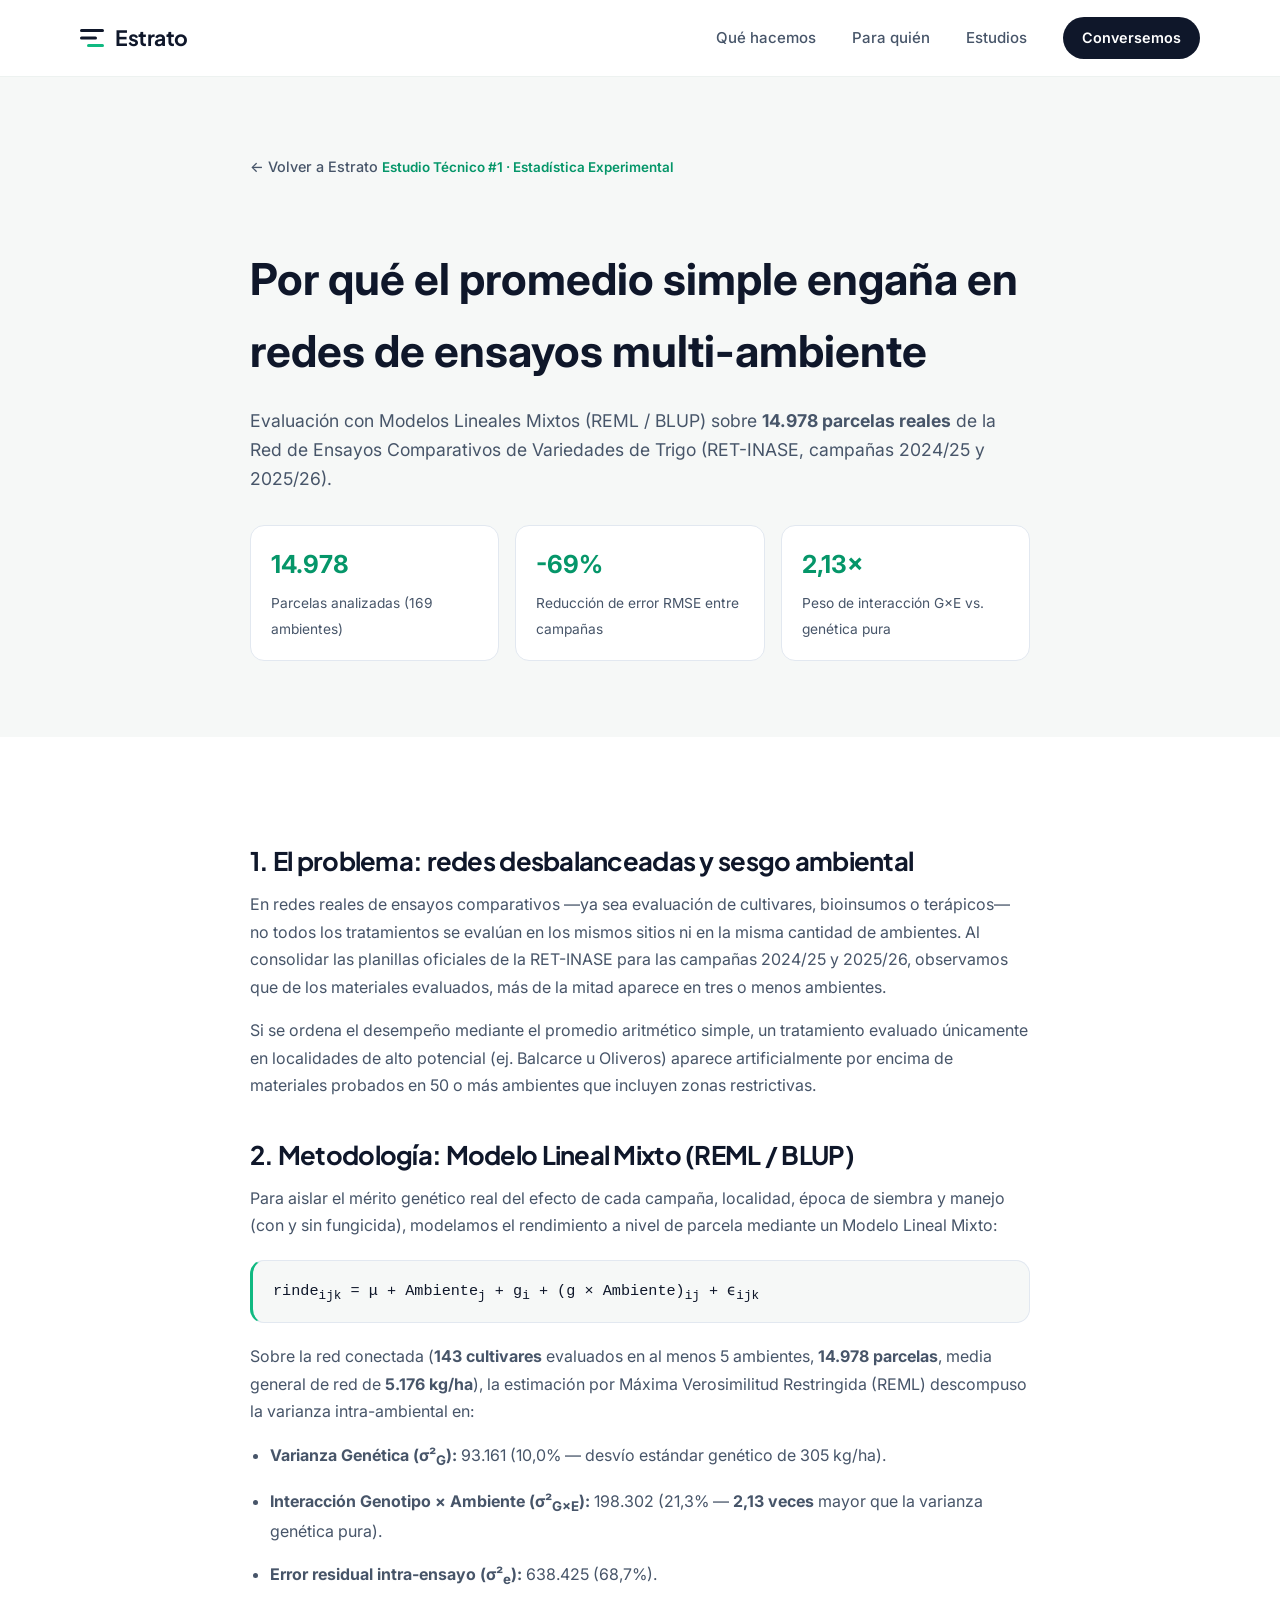
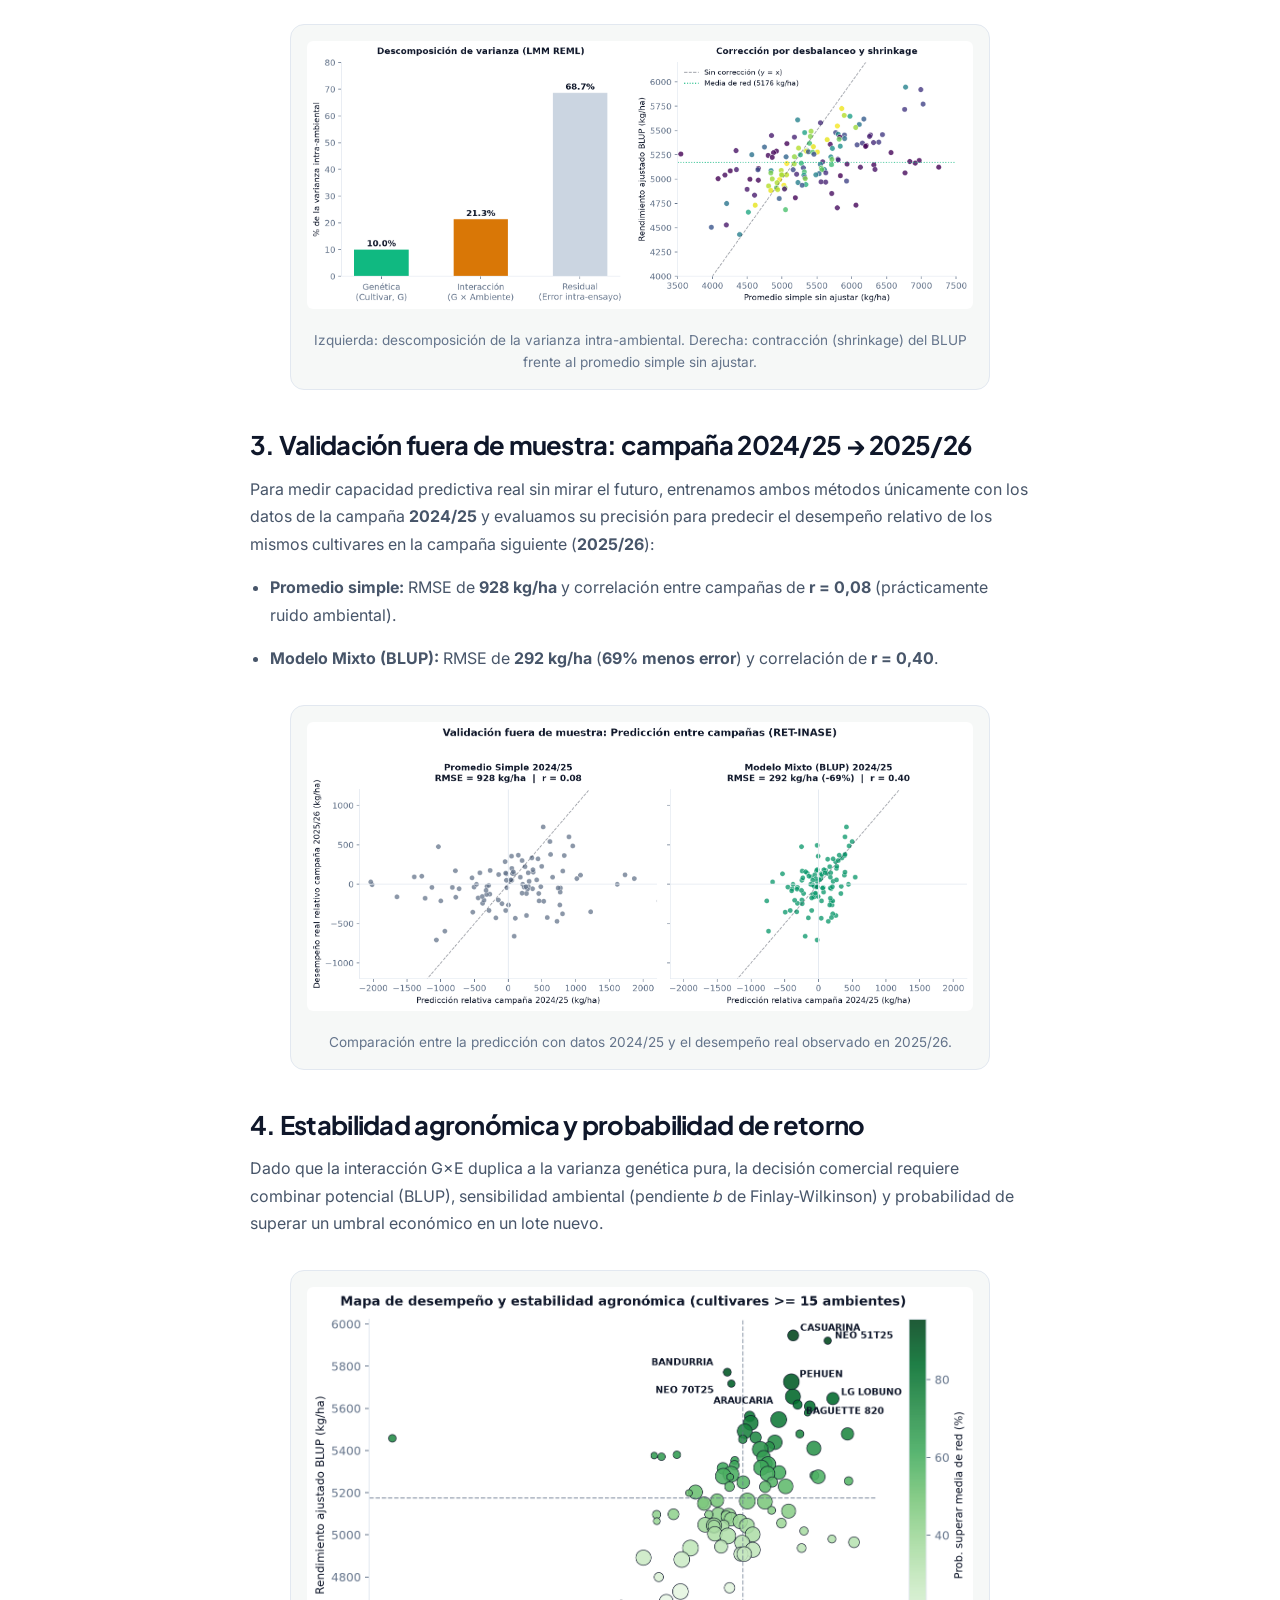
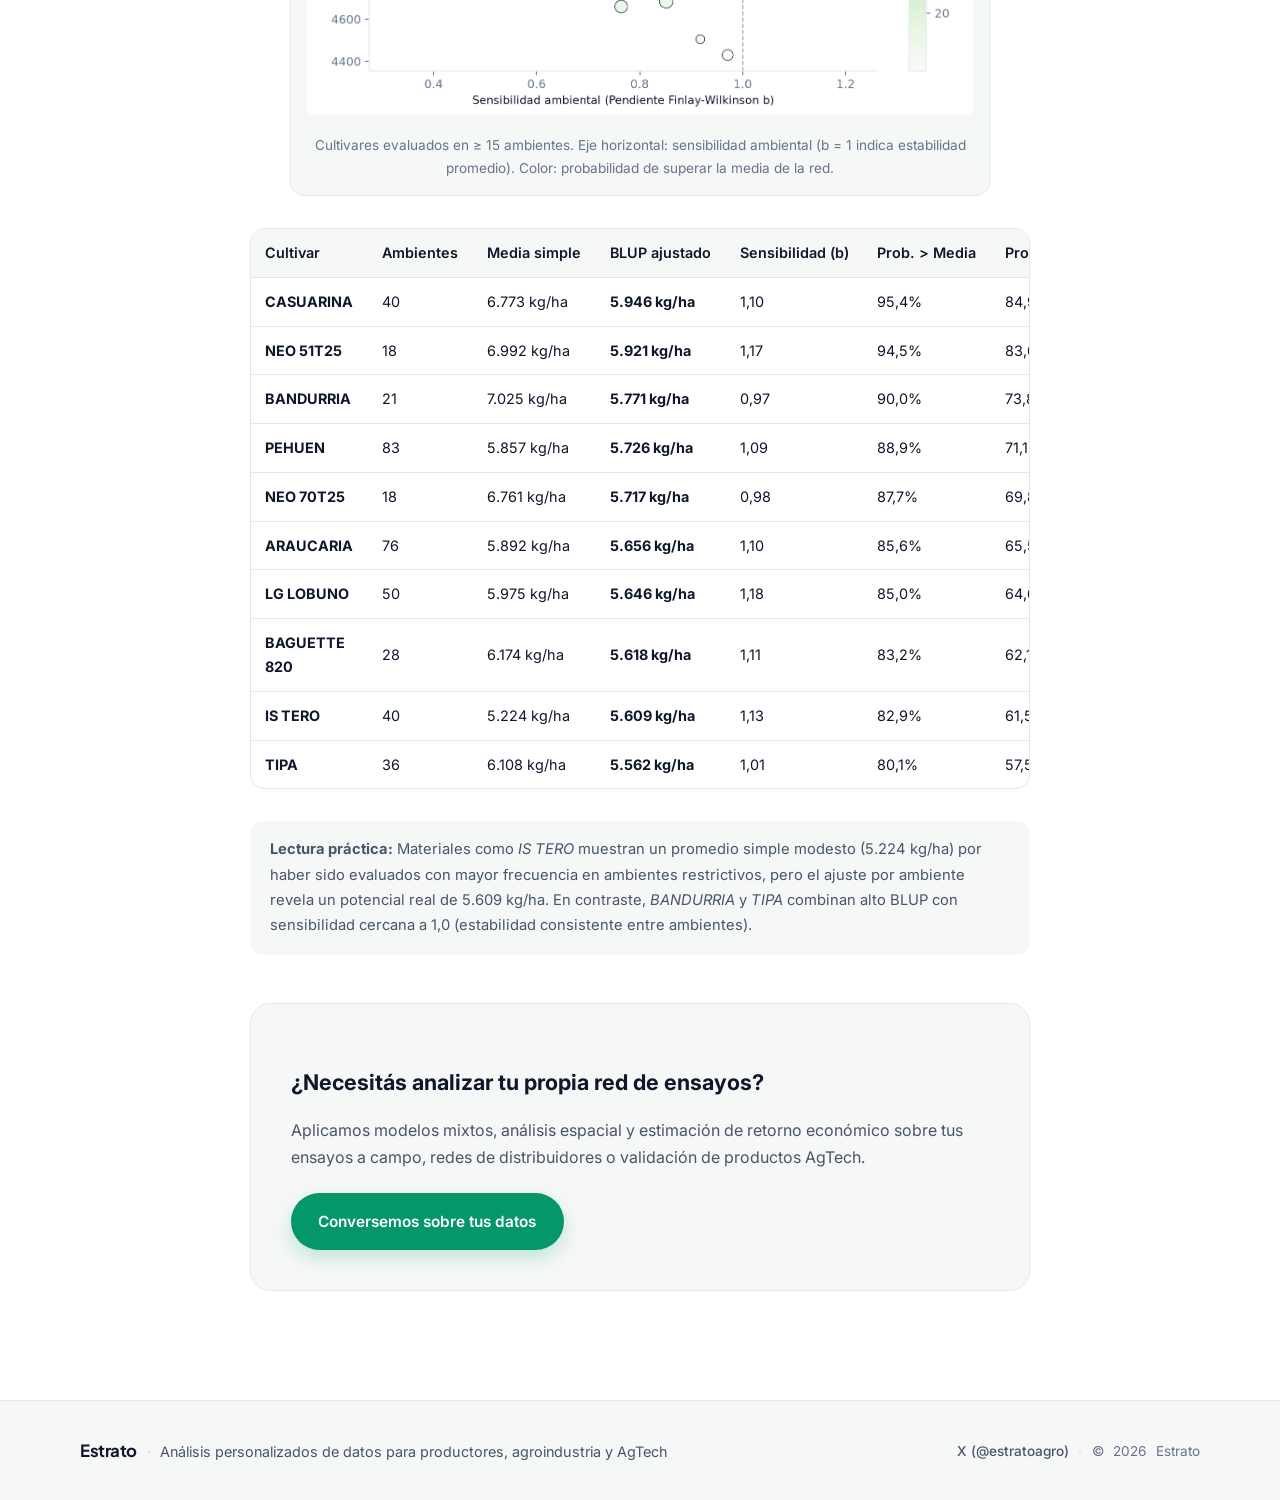
==== estudios/modelos-mixtos-ensayos-multiambiente.html @ 1f98b6f1 "Publicar Estudio #1: Modelos Lineales Mixtos en RET-INASE" ====
<!DOCTYPE html>
<html lang="es">
<head>
  <meta charset="UTF-8">
  <meta name="viewport" content="width=device-width, initial-scale=1.0">
  <title>Modelos Lineales Mixtos en Ensayos Multi-Ambiente — Estudio #1 | Estrato</title>
  <meta name="description" content="Evaluación estadística de 14.978 parcelas de la red RET-INASE (2024/25–2025/26): por qué los BLUPs reducen en 69% el error de predicción frente al promedio simple.">
  <link rel="canonical" href="https://estratoagro.github.io/estudios/modelos-mixtos-ensayos-multiambiente.html">
  <meta property="og:title" content="Modelos Lineales Mixtos en Ensayos Multi-Ambiente — Estudio #1 | Estrato">
  <meta property="og:description" content="Análisis sobre 14.978 parcelas reales de la red RET-INASE: BLUPs, interacción G×E, estabilidad Finlay-Wilkinson y probabilidad de retorno.">
  <meta property="og:type" content="article">
  <meta property="og:url" content="https://estratoagro.github.io/estudios/modelos-mixtos-ensayos-multiambiente.html">
  <meta property="og:image" content="https://estratoagro.github.io/assets/estudios/01/fig1_validacion_temporal.png">
  <meta name="twitter:card" content="summary_large_image">
  <meta name="twitter:site" content="@estratoagro">
  <meta name="twitter:title" content="Modelos Lineales Mixtos en Ensayos Multi-Ambiente | Estrato">
  <meta name="twitter:description" content="Sobre 14.978 parcelas reales de RET-INASE, el modelo mixto redujo en 69% el error de predicción inter-campaña frente al promedio simple.">
  <meta name="twitter:image" content="https://estratoagro.github.io/assets/estudios/01/fig1_validacion_temporal.png">
  <link rel="icon" type="image/png" href="../assets/estrato-profile.png">
  <script type="application/ld+json">
  {
    "@context": "https://schema.org",
    "@type": "TechArticle",
    "headline": "Modelos Lineales Mixtos en Ensayos Comparativos Multi-Ambiente: BLUPs, Interacción G×E y Probabilidad de Retorno",
    "author": {
      "@type": "Organization",
      "name": "Estrato",
      "url": "https://estratoagro.github.io/"
    },
    "publisher": {
      "@type": "Organization",
      "name": "Estrato",
      "url": "https://estratoagro.github.io/"
    },
    "datePublished": "2026-11-23",
    "inLanguage": "es",
    "mainEntityOfPage": "https://estratoagro.github.io/estudios/modelos-mixtos-ensayos-multiambiente.html",
    "about": ["Modelos Lineales Mixtos", "BLUP", "Ensayos Comparativos de Rendimiento", "RET INASE", "Estadística Experimental Agronómica"]
  }
  </script>
  <link rel="preconnect" href="https://fonts.googleapis.com">
  <link rel="preconnect" href="https://fonts.gstatic.com" crossorigin>
  <link href="https://fonts.googleapis.com/css2?family=Inter:wght@400;500;600&family=Plus+Jakarta+Sans:wght@600;700&display=swap" rel="stylesheet">
  <link rel="stylesheet" href="../styles.css">
</head>
<body>
  <a class="skip-link" href="#contenido">Saltar al contenido</a>

  <header class="site-header">
    <div class="container header-inner">
      <a href="../index.html" class="brand" aria-label="Estrato — Inicio">
        <span class="brand-icon" aria-hidden="true">
          <svg width="24" height="20" viewBox="0 0 24 20" fill="none">
            <rect x="0" y="1" width="24" height="3" rx="1.5" fill="#0F172A"/>
            <rect x="0" y="8.5" width="17" height="3" rx="1.5" fill="#0F172A"/>
            <rect x="7" y="16" width="17" height="3" rx="1.5" fill="#10B981"/>
          </svg>
        </span>
        <span class="brand-name">Estrato</span>
      </a>

      <nav class="site-nav" id="site-nav" aria-label="Navegación principal">
        <a href="../index.html#que-hacemos">Qué hacemos</a>
        <a href="../index.html#para-quien">Para quién</a>
        <a href="../index.html#estudios">Estudios</a>
        <a href="../index.html#contacto" class="nav-cta">Conversemos</a>
      </nav>

      <button class="menu-toggle" id="menu-toggle" aria-expanded="false" aria-controls="site-nav" aria-label="Abrir menú">
        <span></span>
        <span></span>
      </button>
    </div>
  </header>

  <main id="contenido">
    <article class="study-article">
      <section class="section section-soft study-hero">
        <div class="container study-container">
          <a href="../index.html#estudios" class="study-back">&larr; Volver a Estrato</a>
          <span class="section-eyebrow">Estudio Técnico #1 · Estadística Experimental</span>
          <h1>Por qué el promedio simple engaña en redes de ensayos multi-ambiente</h1>
          <p class="study-lead">
            Evaluación con Modelos Lineales Mixtos (REML / BLUP) sobre <strong>14.978 parcelas reales</strong> de la Red de Ensayos Comparativos de Variedades de Trigo (RET-INASE, campañas 2024/25 y 2025/26).
          </p>

          <div class="study-kpi-grid">
            <div class="study-kpi">
              <strong>14.978</strong>
              <span>Parcelas analizadas (169 ambientes)</span>
            </div>
            <div class="study-kpi">
              <strong>-69%</strong>
              <span>Reducción de error RMSE entre campañas</span>
            </div>
            <div class="study-kpi">
              <strong>2,13&times;</strong>
              <span>Peso de interacción G&times;E vs. genética pura</span>
            </div>
          </div>
        </div>
      </section>

      <section class="section section-white">
        <div class="container study-container study-prose">
          <h2>1. El problema: redes desbalanceadas y sesgo ambiental</h2>
          <p>
            En redes reales de ensayos comparativos —ya sea evaluación de cultivares, bioinsumos o terápicos— no todos los tratamientos se evalúan en los mismos sitios ni en la misma cantidad de ambientes. Al consolidar las planillas oficiales de la RET-INASE para las campañas 2024/25 y 2025/26, observamos que de los materiales evaluados, más de la mitad aparece en tres o menos ambientes.
          </p>
          <p>
            Si se ordena el desempeño mediante el promedio aritmético simple, un tratamiento evaluado únicamente en localidades de alto potencial (ej. Balcarce u Oliveros) aparece artificialmente por encima de materiales probados en 50 o más ambientes que incluyen zonas restrictivas.
          </p>

          <h2>2. Metodología: Modelo Lineal Mixto (REML / BLUP)</h2>
          <p>
            Para aislar el mérito genético real del efecto de cada campaña, localidad, época de siembra y manejo (con y sin fungicida), modelamos el rendimiento a nivel de parcela mediante un Modelo Lineal Mixto:
          </p>
          <div class="study-formula">
            <code>rinde<sub>ijk</sub> = &mu; + Ambiente<sub>j</sub> + g<sub>i</sub> + (g &times; Ambiente)<sub>ij</sub> + &varepsilon;<sub>ijk</sub></code>
          </div>
          <p>
            Sobre la red conectada (<strong>143 cultivares</strong> evaluados en al menos 5 ambientes, <strong>14.978 parcelas</strong>, media general de red de <strong>5.176 kg/ha</strong>), la estimación por Máxima Verosimilitud Restringida (REML) descompuso la varianza intra-ambiental en:
          </p>
          <ul>
            <li><strong>Varianza Genética (&sigma;&sup2;<sub>G</sub>):</strong> 93.161 (10,0% — desvío estándar genético de 305 kg/ha).</li>
            <li><strong>Interacción Genotipo &times; Ambiente (&sigma;&sup2;<sub>G&times;E</sub>):</strong> 198.302 (21,3% — <strong>2,13 veces</strong> mayor que la varianza genética pura).</li>
            <li><strong>Error residual intra-ensayo (&sigma;&sup2;<sub>e</sub>):</strong> 638.425 (68,7%).</li>
          </ul>

          <figure class="study-figure">
            <img src="../assets/estudios/01/fig2_varianza_y_shrinkage.png" alt="Descomposición de varianza REML y efecto shrinkage del BLUP frente al promedio simple" loading="lazy">
            <figcaption>Izquierda: descomposición de la varianza intra-ambiental. Derecha: contracción (shrinkage) del BLUP frente al promedio simple sin ajustar.</figcaption>
          </figure>

          <h2>3. Validación fuera de muestra: campaña 2024/25 &rarr; 2025/26</h2>
          <p>
            Para medir capacidad predictiva real sin mirar el futuro, entrenamos ambos métodos únicamente con los datos de la campaña <strong>2024/25</strong> y evaluamos su precisión para predecir el desempeño relativo de los mismos cultivares en la campaña siguiente (<strong>2025/26</strong>):
          </p>
          <ul>
            <li><strong>Promedio simple:</strong> RMSE de <strong>928 kg/ha</strong> y correlación entre campañas de <strong>r = 0,08</strong> (prácticamente ruido ambiental).</li>
            <li><strong>Modelo Mixto (BLUP):</strong> RMSE de <strong>292 kg/ha</strong> (<strong>69% menos error</strong>) y correlación de <strong>r = 0,40</strong>.</li>
          </ul>

          <figure class="study-figure">
            <img src="../assets/estudios/01/fig1_validacion_temporal.png" alt="Validación temporal entre campañas 2024/25 y 2025/26: Promedio simple vs BLUP" loading="lazy">
            <figcaption>Comparación entre la predicción con datos 2024/25 y el desempeño real observado en 2025/26.</figcaption>
          </figure>

          <h2>4. Estabilidad agronómica y probabilidad de retorno</h2>
          <p>
            Dado que la interacción G&times;E duplica a la varianza genética pura, la decisión comercial requiere combinar potencial (BLUP), sensibilidad ambiental (pendiente <em>b</em> de Finlay-Wilkinson) y probabilidad de superar un umbral económico en un lote nuevo.
          </p>

          <figure class="study-figure">
            <img src="../assets/estudios/01/fig3_estabilidad_vs_blup.png" alt="Mapa de rendimiento BLUP vs sensibilidad ambiental Finlay-Wilkinson" loading="lazy">
            <figcaption>Cultivares evaluados en &ge; 15 ambientes. Eje horizontal: sensibilidad ambiental (b = 1 indica estabilidad promedio). Color: probabilidad de superar la media de la red.</figcaption>
          </figure>

          <div class="study-table-wrap">
            <table class="study-table">
              <thead>
                <tr>
                  <th>Cultivar</th>
                  <th>Ambientes</th>
                  <th>Media simple</th>
                  <th>BLUP ajustado</th>
                  <th>Sensibilidad (b)</th>
                  <th>Prob. &gt; Media</th>
                  <th>Prob. &gt; +300 kg/ha</th>
                </tr>
              </thead>
              <tbody>
                <tr><td><strong>CASUARINA</strong></td><td>40</td><td>6.773 kg/ha</td><td><strong>5.946 kg/ha</strong></td><td>1,10</td><td>95,4%</td><td>84,9%</td></tr>
                <tr><td><strong>NEO 51T25</strong></td><td>18</td><td>6.992 kg/ha</td><td><strong>5.921 kg/ha</strong></td><td>1,17</td><td>94,5%</td><td>83,0%</td></tr>
                <tr><td><strong>BANDURRIA</strong></td><td>21</td><td>7.025 kg/ha</td><td><strong>5.771 kg/ha</strong></td><td>0,97</td><td>90,0%</td><td>73,8%</td></tr>
                <tr><td><strong>PEHUEN</strong></td><td>83</td><td>5.857 kg/ha</td><td><strong>5.726 kg/ha</strong></td><td>1,09</td><td>88,9%</td><td>71,1%</td></tr>
                <tr><td><strong>NEO 70T25</strong></td><td>18</td><td>6.761 kg/ha</td><td><strong>5.717 kg/ha</strong></td><td>0,98</td><td>87,7%</td><td>69,8%</td></tr>
                <tr><td><strong>ARAUCARIA</strong></td><td>76</td><td>5.892 kg/ha</td><td><strong>5.656 kg/ha</strong></td><td>1,10</td><td>85,6%</td><td>65,5%</td></tr>
                <tr><td><strong>LG LOBUNO</strong></td><td>50</td><td>5.975 kg/ha</td><td><strong>5.646 kg/ha</strong></td><td>1,18</td><td>85,0%</td><td>64,6%</td></tr>
                <tr><td><strong>BAGUETTE 820</strong></td><td>28</td><td>6.174 kg/ha</td><td><strong>5.618 kg/ha</strong></td><td>1,11</td><td>83,2%</td><td>62,1%</td></tr>
                <tr><td><strong>IS TERO</strong></td><td>40</td><td>5.224 kg/ha</td><td><strong>5.609 kg/ha</strong></td><td>1,13</td><td>82,9%</td><td>61,5%</td></tr>
                <tr><td><strong>TIPA</strong></td><td>36</td><td>6.108 kg/ha</td><td><strong>5.562 kg/ha</strong></td><td>1,01</td><td>80,1%</td><td>57,5%</td></tr>
              </tbody>
            </table>
          </div>

          <p class="study-note">
            <strong>Lectura práctica:</strong> Materiales como <em>IS TERO</em> muestran un promedio simple modesto (5.224 kg/ha) por haber sido evaluados con mayor frecuencia en ambientes restrictivos, pero el ajuste por ambiente revela un potencial real de 5.609 kg/ha. En contraste, <em>BANDURRIA</em> y <em>TIPA</em> combinan alto BLUP con sensibilidad cercana a 1,0 (estabilidad consistente entre ambientes).
          </p>

          <div class="study-cta-box">
            <h3>¿Necesitás analizar tu propia red de ensayos?</h3>
            <p>
              Aplicamos modelos mixtos, análisis espacial y estimación de retorno económico sobre tus ensayos a campo, redes de distribuidores o validación de productos AgTech.
            </p>
            <a href="../index.html#contacto" class="btn btn-primary">Conversemos sobre tus datos</a>
          </div>
        </div>
      </section>
    </article>
  </main>

  <footer class="site-footer">
    <div class="container footer-inner">
      <div class="footer-brand">
        <span class="brand-name">Estrato</span>
        <span class="footer-sep" aria-hidden="true">&middot;</span>
        <span>Análisis personalizados de datos para productores, agroindustria y AgTech</span>
      </div>
      <div class="footer-copy">
        <a href="https://x.com/estratoagro" class="footer-link" target="_blank" rel="noopener noreferrer">X (@estratoagro)</a>
        <span class="footer-sep" aria-hidden="true">&middot;</span>
        &copy; <span id="year">2026</span> Estrato
      </div>
    </div>
  </footer>

  <script src="../app.js"></script>
</body>
</html>
---- styles.css ----
/* ==========================================================================
   Estrato — Clean Luminous Design System (Apple / Stripe Inspired)
   Paleta: Blanco puro (#FFFFFF), Gris nube (#F7F9F8), Grafito (#0F172A),
   Verde Esmeralda fresco (#10B981 / #059669).
   ========================================================================== */

:root {
  --bg-white: #FFFFFF;
  --bg-soft: #F6F8F7;
  --ink: #0F172A;
  --ink-secondary: #475569;
  --ink-muted: #64748B;
  --border: #E2E8F0;
  --border-subtle: #EDF2F0;

  --emerald: #10B981;
  --emerald-dark: #059669;
  --emerald-tint: #ECFDF5;

  --font-display: 'Plus Jakarta Sans', -apple-system, BlinkMacSystemFont, sans-serif;
  --font-sans: 'Inter', -apple-system, BlinkMacSystemFont, 'Segoe UI', sans-serif;

  --container: 1200px;
  --gutter: clamp(1.25rem, 4vw, 2.5rem);
  --radius-lg: 20px;
  --radius-md: 14px;
  --radius-sm: 10px;
}

*, *::before, *::after {
  box-sizing: border-box;
}

[hidden] {
  display: none !important;
}

html {
  scroll-behavior: smooth;
  -webkit-font-smoothing: antialiased;
  text-rendering: optimizeLegibility;
}

body {
  margin: 0;
  background: var(--bg-white);
  color: var(--ink);
  font-family: var(--font-sans);
  font-size: 16px;
  line-height: 1.65;
}

section[id] {
  scroll-margin-top: 84px;
}

.skip-link {
  position: absolute;
  left: -9999px;
  top: 0;
  background: var(--ink);
  color: var(--bg-white);
  padding: 0.75rem 1rem;
  border-radius: 6px;
  z-index: 1000;
}

.skip-link:focus {
  left: 1rem;
  top: 1rem;
}

.container {
  width: 100%;
  max-width: var(--container);
  margin-inline: auto;
  padding-inline: var(--gutter);
}

/* ---------- Header ---------- */

.site-header {
  position: sticky;
  top: 0;
  z-index: 100;
  background: rgba(255, 255, 255, 0.88);
  backdrop-filter: blur(16px);
  border-bottom: 1px solid var(--border-subtle);
}

.header-inner {
  display: flex;
  align-items: center;
  justify-content: space-between;
  height: 76px;
  gap: 1.5rem;
}

.brand {
  display: inline-flex;
  align-items: center;
  gap: 0.7rem;
  color: var(--ink);
  text-decoration: none;
}

.brand-icon {
  display: inline-flex;
  align-items: center;
}

.brand-name {
  font-family: var(--font-display);
  font-size: 1.32rem;
  font-weight: 700;
  letter-spacing: -0.025em;
  color: var(--ink);
}

.site-nav {
  display: flex;
  align-items: center;
  gap: 2.25rem;
}

.site-nav a {
  color: var(--ink-secondary);
  text-decoration: none;
  font-size: 0.94rem;
  font-weight: 500;
  transition: color 0.15s ease;
}

.site-nav a:hover,
.site-nav a:focus-visible {
  color: var(--ink);
}

.site-nav .nav-cta {
  background: var(--ink);
  color: var(--bg-white);
  padding: 0.58rem 1.2rem;
  border-radius: 999px;
  font-weight: 600;
  font-size: 0.9rem;
  transition: background-color 0.18s ease, transform 0.18s ease;
}

.site-nav .nav-cta:hover,
.site-nav .nav-cta:focus-visible {
  background: var(--emerald-dark);
  color: var(--bg-white);
}

.menu-toggle {
  display: none;
  background: transparent;
  border: 1px solid var(--border);
  border-radius: 8px;
  padding: 0.6rem 0.65rem;
  cursor: pointer;
  flex-direction: column;
  gap: 5px;
}

.menu-toggle span {
  display: block;
  width: 18px;
  height: 1.8px;
  background: var(--ink);
}

/* ---------- Buttons ---------- */

.btn {
  display: inline-flex;
  align-items: center;
  justify-content: center;
  gap: 0.5rem;
  font-family: var(--font-sans);
  font-size: 0.96rem;
  font-weight: 600;
  text-decoration: none;
  padding: 0.92rem 1.65rem;
  border-radius: 999px;
  border: 1px solid transparent;
  cursor: pointer;
  transition: background-color 0.18s ease, color 0.18s ease, border-color 0.18s ease, box-shadow 0.18s ease;
}

.btn-primary {
  background: var(--emerald-dark);
  color: #FFFFFF;
  box-shadow: 0 8px 20px rgba(5, 150, 105, 0.22);
}

.btn-primary:hover,
.btn-primary:focus-visible {
  background: #047857;
  box-shadow: 0 10px 24px rgba(5, 150, 105, 0.3);
}

.btn-secondary {
  background: var(--bg-white);
  color: var(--ink);
  border-color: var(--border);
}

.btn-secondary:hover,
.btn-secondary:focus-visible {
  background: var(--bg-soft);
  border-color: #CBD5E1;
}

.btn-full {
  width: 100%;
}

/* ---------- Hero ---------- */

.hero {
  padding-block: clamp(3rem, 6vw, 5rem) clamp(4rem, 7vw, 6rem);
  background: var(--bg-white);
}

.hero-grid {
  display: grid;
  grid-template-columns: minmax(0, 1.02fr) minmax(0, 0.98fr);
  gap: clamp(2.5rem, 5vw, 4.5rem);
  align-items: center;
}

.hero-badge {
  display: inline-block;
  font-size: 0.82rem;
  font-weight: 600;
  color: var(--emerald-dark);
  background: var(--emerald-tint);
  padding: 0.38rem 0.9rem;
  border-radius: 999px;
  margin-bottom: 1.35rem;
}

.hero h1 {
  margin: 0 0 1.35rem;
  font-family: var(--font-display);
  font-weight: 700;
  font-size: clamp(2.4rem, 4.3vw, 3.7rem);
  line-height: 1.08;
  letter-spacing: -0.03em;
  color: var(--ink);
}

.hero-lead {
  margin: 0 0 2.1rem;
  font-size: 1.1rem;
  line-height: 1.68;
  color: var(--ink-secondary);
  max-width: 52ch;
}

.hero-lead strong {
  color: var(--ink);
  font-weight: 600;
}

.hero-actions {
  display: flex;
  flex-wrap: wrap;
  gap: 0.9rem;
  margin-bottom: 2.75rem;
}

.hero-highlights {
  display: grid;
  grid-template-columns: repeat(3, minmax(0, 1fr));
  gap: 1.25rem;
  padding-top: 1.75rem;
  border-top: 1px solid var(--border);
}

.highlight-item strong {
  display: block;
  font-family: var(--font-display);
  font-size: 0.95rem;
  font-weight: 700;
  color: var(--ink);
  margin-bottom: 0.2rem;
}

.highlight-item span {
  display: block;
  font-size: 0.84rem;
  line-height: 1.42;
  color: var(--ink-muted);
}

.hero-media {
  position: relative;
}

.video-frame {
  position: relative;
  border-radius: 24px;
  overflow: hidden;
  background: #0F172A;
  box-shadow:
    0 24px 60px rgba(15, 23, 42, 0.14),
    0 4px 16px rgba(15, 23, 42, 0.06);
  aspect-ratio: 4 / 3.3;
}

.hero-video {
  width: 100%;
  height: 100%;
  object-fit: cover;
  display: block;
}

.video-glass-card {
  position: absolute;
  left: 1.25rem;
  right: 1.25rem;
  bottom: 1.25rem;
  background: rgba(255, 255, 255, 0.92);
  backdrop-filter: blur(14px);
  border: 1px solid rgba(255, 255, 255, 0.8);
  border-radius: 14px;
  padding: 0.9rem 1.15rem;
  display: flex;
  align-items: center;
  gap: 0.85rem;
  box-shadow: 0 10px 30px rgba(15, 23, 42, 0.12);
}

.glass-dot {
  width: 10px;
  height: 10px;
  border-radius: 50%;
  background: var(--emerald);
  box-shadow: 0 0 0 4px rgba(16, 185, 129, 0.2);
  flex-shrink: 0;
}

.video-glass-card strong {
  display: block;
  font-family: var(--font-display);
  font-size: 0.92rem;
  color: var(--ink);
}

.video-glass-card span {
  display: block;
  font-size: 0.82rem;
  color: var(--ink-secondary);
}

/* ---------- Sections Shared ---------- */

.section {
  padding-block: clamp(5rem, 8.5vw, 7.25rem);
}

.section-soft {
  background: var(--bg-soft);
}

.section-white {
  background: var(--bg-white);
}

.section-header {
  max-width: 680px;
  margin-bottom: clamp(3rem, 5.5vw, 4.25rem);
}

.section-eyebrow {
  display: inline-block;
  font-size: 0.84rem;
  font-weight: 600;
  color: var(--emerald-dark);
  margin-bottom: 0.75rem;
}

.section h2 {
  margin: 0 0 1rem;
  font-family: var(--font-display);
  font-weight: 700;
  font-size: clamp(2rem, 3.4vw, 2.75rem);
  line-height: 1.14;
  letter-spacing: -0.028em;
  color: var(--ink);
}

.section-header p {
  margin: 0;
  font-size: 1.06rem;
  color: var(--ink-secondary);
}

/* ---------- 1. Features Grid (Qué hacemos) ---------- */

.features-grid {
  display: grid;
  grid-template-columns: repeat(2, minmax(0, 1fr));
  gap: 1.5rem;
}

.feature-card {
  background: var(--bg-white);
  border: 1px solid var(--border);
  border-radius: var(--radius-lg);
  padding: 2.25rem;
  transition: transform 0.2s ease, box-shadow 0.2s ease;
}

.feature-card:hover {
  transform: translateY(-2px);
  box-shadow: 0 16px 36px rgba(15, 23, 42, 0.06);
}

.feature-icon {
  width: 48px;
  height: 48px;
  border-radius: 12px;
  background: var(--emerald-tint);
  color: var(--emerald-dark);
  display: inline-flex;
  align-items: center;
  justify-content: center;
  margin-bottom: 1.35rem;
}

.feature-card h3 {
  margin: 0 0 0.65rem;
  font-family: var(--font-display);
  font-size: 1.25rem;
  font-weight: 700;
  letter-spacing: -0.015em;
}

.feature-card p {
  margin: 0;
  font-size: 0.96rem;
  color: var(--ink-secondary);
}

/* ---------- 2. Sectors Grid (Para quién) ---------- */

.sectors-grid {
  display: grid;
  grid-template-columns: repeat(3, minmax(0, 1fr));
  gap: 1.75rem;
}

.sector-card {
  background: var(--bg-white);
  border: 1px solid var(--border);
  border-radius: var(--radius-lg);
  overflow: hidden;
  display: flex;
  flex-direction: column;
  transition: transform 0.2s ease, box-shadow 0.2s ease;
}

.sector-card:hover {
  transform: translateY(-4px);
  box-shadow: 0 20px 44px rgba(15, 23, 42, 0.08);
}

.sector-img-wrap {
  width: 100%;
  height: 210px;
  overflow: hidden;
  background: var(--bg-soft);
}

.sector-img-wrap img {
  width: 100%;
  height: 100%;
  object-fit: cover;
  display: block;
  transition: transform 0.4s ease;
}

.sector-card:hover .sector-img-wrap img {
  transform: scale(1.03);
}

.sector-body {
  padding: 2rem;
  display: flex;
  flex-direction: column;
  flex-grow: 1;
}

.sector-body h3 {
  margin: 0 0 0.75rem;
  font-family: var(--font-display);
  font-size: 1.32rem;
  font-weight: 700;
  letter-spacing: -0.02em;
}

.sector-body p {
  margin: 0 0 1.5rem;
  font-size: 0.95rem;
  color: var(--ink-secondary);
}

.clean-list {
  list-style: none;
  margin: auto 0 0;
  padding: 1.25rem 0 0;
  border-top: 1px solid var(--border-subtle);
  display: flex;
  flex-direction: column;
  gap: 0.65rem;
}

.clean-list li {
  position: relative;
  padding-left: 1.25rem;
  font-size: 0.89rem;
  line-height: 1.45;
  color: var(--ink);
  font-weight: 500;
}

.clean-list li::before {
  content: '';
  position: absolute;
  left: 0;
  top: 0.52em;
  width: 7px;
  height: 7px;
  border-radius: 50%;
  background: var(--emerald);
}

/* ---------- 3. Steps Grid (Cómo trabajamos) ---------- */

.steps-grid {
  display: grid;
  grid-template-columns: repeat(4, minmax(0, 1fr));
  gap: 1.5rem;
}

.step-card {
  background: var(--bg-white);
  border: 1px solid var(--border);
  border-radius: var(--radius-lg);
  padding: 2rem 1.75rem;
}

.step-number {
  width: 36px;
  height: 36px;
  border-radius: 50%;
  background: var(--emerald-tint);
  color: var(--emerald-dark);
  font-family: var(--font-display);
  font-weight: 700;
  font-size: 0.95rem;
  display: inline-flex;
  align-items: center;
  justify-content: center;
  margin-bottom: 1.25rem;
}

.step-card h3 {
  margin: 0 0 0.6rem;
  font-family: var(--font-display);
  font-size: 1.18rem;
  font-weight: 700;
}

.step-card p {
  margin: 0;
  font-size: 0.93rem;
  color: var(--ink-secondary);
}

/* ---------- 4. Contact ---------- */

.contact-grid {
  display: grid;
  grid-template-columns: minmax(0, 0.9fr) minmax(0, 1.1fr);
  gap: clamp(2.5rem, 5vw, 4.5rem);
  align-items: start;
}

.contact-lead {
  margin: 0 0 2rem;
  font-size: 1.05rem;
  color: var(--ink-secondary);
}

.direct-buttons {
  display: flex;
  flex-direction: column;
  gap: 0.85rem;
  max-width: 360px;
}

.direct-btn {
  display: inline-flex;
  align-items: center;
  gap: 0.85rem;
  padding: 1rem 1.35rem;
  border-radius: var(--radius-md);
  border: 1px solid var(--border);
  background: var(--bg-soft);
  color: var(--ink);
  font-weight: 600;
  font-size: 0.95rem;
  text-decoration: none;
  transition: background-color 0.15s ease, border-color 0.15s ease, transform 0.15s ease;
}

.direct-btn:hover {
  background: var(--bg-white);
  border-color: var(--emerald);
  transform: translateY(-1px);
}

.direct-btn-wa {
  background: var(--emerald-tint);
  border-color: rgba(16, 185, 129, 0.3);
  color: var(--emerald-dark);
}

.direct-btn-wa:hover {
  background: #D1FAE5;
  border-color: var(--emerald-dark);
}

.contact-card {
  background: var(--bg-white);
  border: 1px solid var(--border);
  border-radius: var(--radius-lg);
  padding: clamp(1.75rem, 3.5vw, 2.5rem);
  box-shadow: 0 20px 50px rgba(15, 23, 42, 0.05);
}

.contact-form {
  display: flex;
  flex-direction: column;
  gap: 1.25rem;
}

.form-row {
  display: grid;
  grid-template-columns: repeat(2, minmax(0, 1fr));
  gap: 1rem;
}

.field {
  display: flex;
  flex-direction: column;
  gap: 0.45rem;
}

.field label {
  font-size: 0.86rem;
  font-weight: 600;
  color: var(--ink);
}

.field input,
.field textarea {
  width: 100%;
  font-family: var(--font-sans);
  font-size: 0.95rem;
  color: var(--ink);
  background: var(--bg-soft);
  border: 1px solid var(--border);
  border-radius: var(--radius-sm);
  padding: 0.78rem 0.95rem;
  transition: border-color 0.15s ease, background-color 0.15s ease, box-shadow 0.15s ease;
}

.field input {
  height: 48px;
}

.field textarea {
  resize: vertical;
  line-height: 1.55;
}

.field input::placeholder,
.field textarea::placeholder {
  color: #94A3B8;
}

.field input:focus,
.field textarea:focus {
  outline: none;
  background: var(--bg-white);
  border-color: var(--emerald);
  box-shadow: 0 0 0 3px rgba(16, 185, 129, 0.14);
}

.field input.is-invalid,
.field textarea.is-invalid {
  border-color: #EF4444;
}

.form-footer {
  display: flex;
  flex-direction: column;
  gap: 0.6rem;
  margin-top: 0.25rem;
}

.form-error {
  font-size: 0.84rem;
  color: #DC2626;
}

.form-success {
  text-align: center;
  padding: 1.5rem 0.5rem;
}

.success-icon {
  width: 56px;
  height: 56px;
  border-radius: 50%;
  background: var(--emerald-tint);
  color: var(--emerald-dark);
  display: inline-flex;
  align-items: center;
  justify-content: center;
  margin-bottom: 1.1rem;
}

.form-success h3 {
  margin: 0 0 0.5rem;
  font-family: var(--font-display);
  font-size: 1.35rem;
}

.form-success p {
  margin: 0 0 1.5rem;
  color: var(--ink-secondary);
  font-size: 0.95rem;
}

.success-actions {
  display: flex;
  flex-wrap: wrap;
  justify-content: center;
  gap: 0.75rem;
  margin-bottom: 1.25rem;
}

.link-reset {
  background: none;
  border: 0;
  color: var(--ink-muted);
  font-size: 0.86rem;
  cursor: pointer;
  text-decoration: underline;
}

.link-reset:hover {
  color: var(--ink);
}

/* ---------- Footer ---------- */

.site-footer {
  background: var(--bg-soft);
  border-top: 1px solid var(--border);
  padding-block: 2.25rem;
  font-size: 0.9rem;
  color: var(--ink-secondary);
}

.footer-inner {
  display: flex;
  flex-wrap: wrap;
  align-items: center;
  justify-content: space-between;
  gap: 1rem;
}

.footer-brand {
  display: flex;
  flex-wrap: wrap;
  align-items: baseline;
  gap: 0.6rem;
}

.footer-brand .brand-name {
  font-size: 1.05rem;
}

.footer-sep {
  color: #CBD5E1;
}

.footer-copy {
  display: flex;
  align-items: center;
  gap: 0.6rem;
  font-size: 0.85rem;
  color: var(--ink-muted);
}

.footer-link {
  color: var(--ink-secondary);
  text-decoration: none;
  font-weight: 500;
  transition: color 0.15s ease;
}

.footer-link:hover {
  color: var(--emerald-dark);
}

/* ---------- Estudios Públicos ---------- */

.study-feature-card {
  display: grid;
  grid-template-columns: 1.05fr 0.95fr;
  gap: clamp(1.75rem, 4vw, 3rem);
  align-items: center;
  background: var(--bg-soft);
  border: 1px solid var(--border);
  border-radius: var(--radius-lg);
  padding: clamp(1.75rem, 3.5vw, 2.75rem);
}

.study-tag {
  display: inline-block;
  font-size: 0.78rem;
  font-weight: 600;
  letter-spacing: 0.04em;
  text-transform: uppercase;
  color: var(--emerald-dark);
  background: var(--emerald-tint);
  padding: 0.35rem 0.75rem;
  border-radius: 999px;
  margin-bottom: 1rem;
}

.study-feature-copy h3 {
  font-size: clamp(1.35rem, 2.3vw, 1.75rem);
  margin-bottom: 0.85rem;
}

.study-feature-copy p {
  color: var(--ink-secondary);
  margin-bottom: 1.5rem;
}

.study-feature-media img {
  width: 100%;
  height: auto;
  border-radius: var(--radius-md);
  border: 1px solid var(--border);
  background: var(--bg-white);
}

.study-container {
  max-width: 860px;
}

.study-hero {
  padding-block: clamp(3rem, 6vw, 4.75rem);
}

.study-back {
  display: inline-block;
  font-size: 0.9rem;
  font-weight: 500;
  color: var(--ink-secondary);
  text-decoration: none;
  margin-bottom: 1.25rem;
}

.study-back:hover {
  color: var(--emerald-dark);
}

.study-hero h1 {
  font-size: clamp(1.9rem, 3.8vw, 2.75rem);
  margin-bottom: 1rem;
}

.study-lead {
  font-size: 1.1rem;
  color: var(--ink-secondary);
  margin-bottom: 2rem;
}

.study-kpi-grid {
  display: grid;
  grid-template-columns: repeat(3, 1fr);
  gap: 1rem;
}

.study-kpi {
  background: var(--bg-white);
  border: 1px solid var(--border);
  border-radius: var(--radius-md);
  padding: 1.15rem 1.25rem;
}

.study-kpi strong {
  display: block;
  font-family: var(--font-heading);
  font-size: 1.55rem;
  color: var(--emerald-dark);
  margin-bottom: 0.25rem;
}

.study-kpi span {
  font-size: 0.86rem;
  color: var(--ink-secondary);
}

.study-prose h2 {
  font-size: clamp(1.3rem, 2.2vw, 1.6rem);
  margin-top: 2.5rem;
  margin-bottom: 0.85rem;
}

.study-prose h2:first-child {
  margin-top: 0;
}

.study-prose p,
.study-prose li {
  color: var(--ink-secondary);
  line-height: 1.72;
  margin-bottom: 1rem;
}

.study-prose ul {
  padding-left: 1.25rem;
  margin-bottom: 1.5rem;
}

.study-formula {
  background: var(--bg-soft);
  border: 1px solid var(--border);
  border-left: 3px solid var(--emerald);
  border-radius: var(--radius-md);
  padding: 0.95rem 1.25rem;
  margin-block: 1.25rem;
  overflow-x: auto;
}

.study-formula code {
  font-size: 0.95rem;
  color: var(--ink);
}

.study-figure {
  margin-block: 2rem;
  background: var(--bg-soft);
  border: 1px solid var(--border);
  border-radius: var(--radius-md);
  padding: 1rem;
}

.study-figure img {
  width: 100%;
  height: auto;
  border-radius: 6px;
  background: var(--bg-white);
}

.study-figure figcaption {
  font-size: 0.85rem;
  color: var(--ink-muted);
  margin-top: 0.75rem;
  text-align: center;
}

.study-table-wrap {
  overflow-x: auto;
  margin-block: 2rem;
  border: 1px solid var(--border);
  border-radius: var(--radius-md);
}

.study-table {
  width: 100%;
  border-collapse: collapse;
  font-size: 0.9rem;
}

.study-table th,
.study-table td {
  padding: 0.75rem 0.9rem;
  text-align: left;
  border-bottom: 1px solid var(--border);
}

.study-table th {
  background: var(--bg-soft);
  font-weight: 600;
  color: var(--ink);
  white-space: nowrap;
}

.study-table tr:last-child td {
  border-bottom: none;
}

.study-note {
  background: var(--bg-soft);
  border-radius: var(--radius-md);
  padding: 1rem 1.25rem;
  font-size: 0.92rem;
}

.study-cta-box {
  margin-top: 3rem;
  background: var(--bg-soft);
  border: 1px solid var(--border);
  border-radius: var(--radius-lg);
  padding: clamp(1.75rem, 3.5vw, 2.5rem);
  text-align: left;
}

.study-cta-box h3 {
  font-size: 1.35rem;
  margin-bottom: 0.65rem;
}

.study-cta-box p {
  margin-bottom: 1.35rem;
}

/* ---------- Responsive ---------- */

@media (max-width: 1020px) {
  .hero-grid,
  .sectors-grid,
  .steps-grid,
  .contact-grid,
  .study-feature-card {
    grid-template-columns: 1fr;
  }

  .study-kpi-grid {
    grid-template-columns: 1fr;
  }

  .features-grid {
    grid-template-columns: 1fr;
  }
}

@media (max-width: 720px) {
  .menu-toggle {
    display: inline-flex;
  }

  .site-nav {
    display: none;
    position: absolute;
    top: 76px;
    left: 0;
    right: 0;
    background: var(--bg-white);
    border-bottom: 1px solid var(--border);
    padding: 1.25rem var(--gutter) 1.5rem;
    flex-direction: column;
    align-items: flex-start;
    gap: 1rem;
    box-shadow: 0 12px 24px rgba(15, 23, 42, 0.06);
  }

  .site-nav.is-open {
    display: flex;
  }

  .hero-highlights,
  .form-row {
    grid-template-columns: 1fr;
  }
}
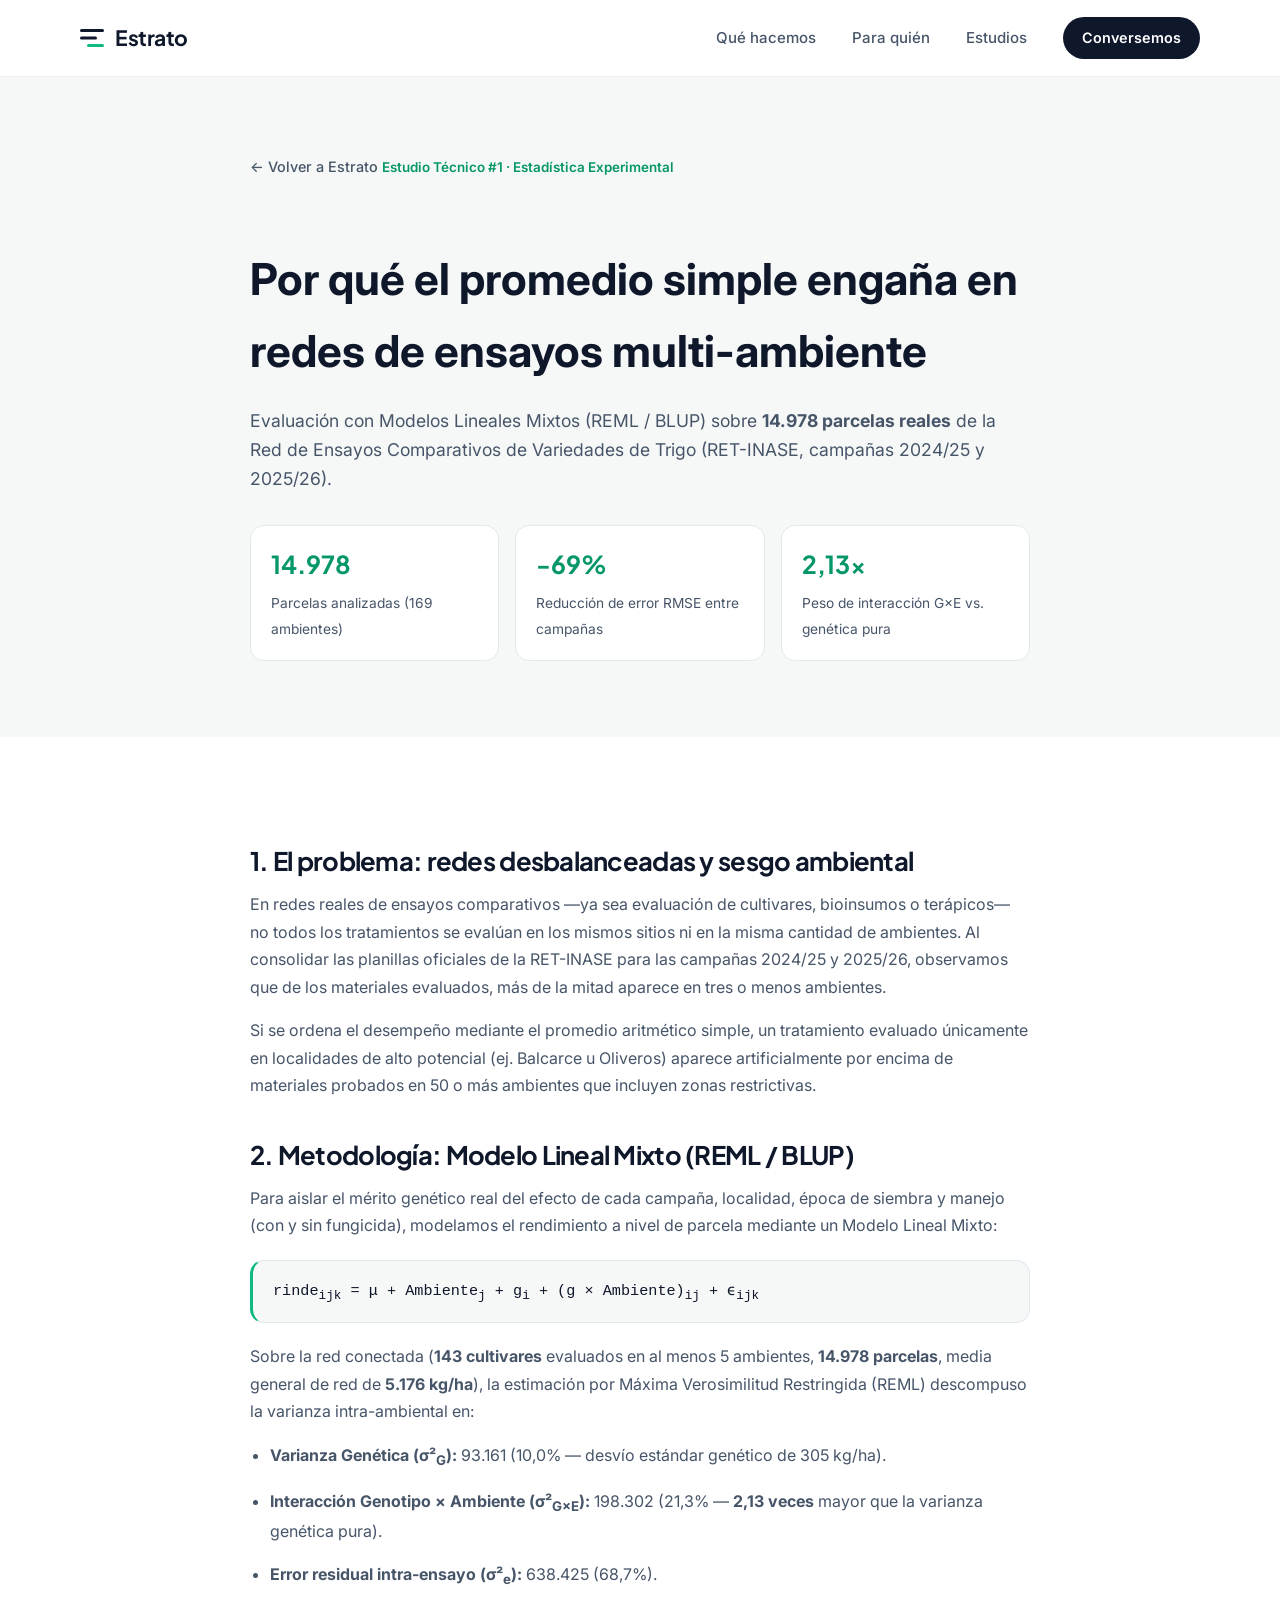
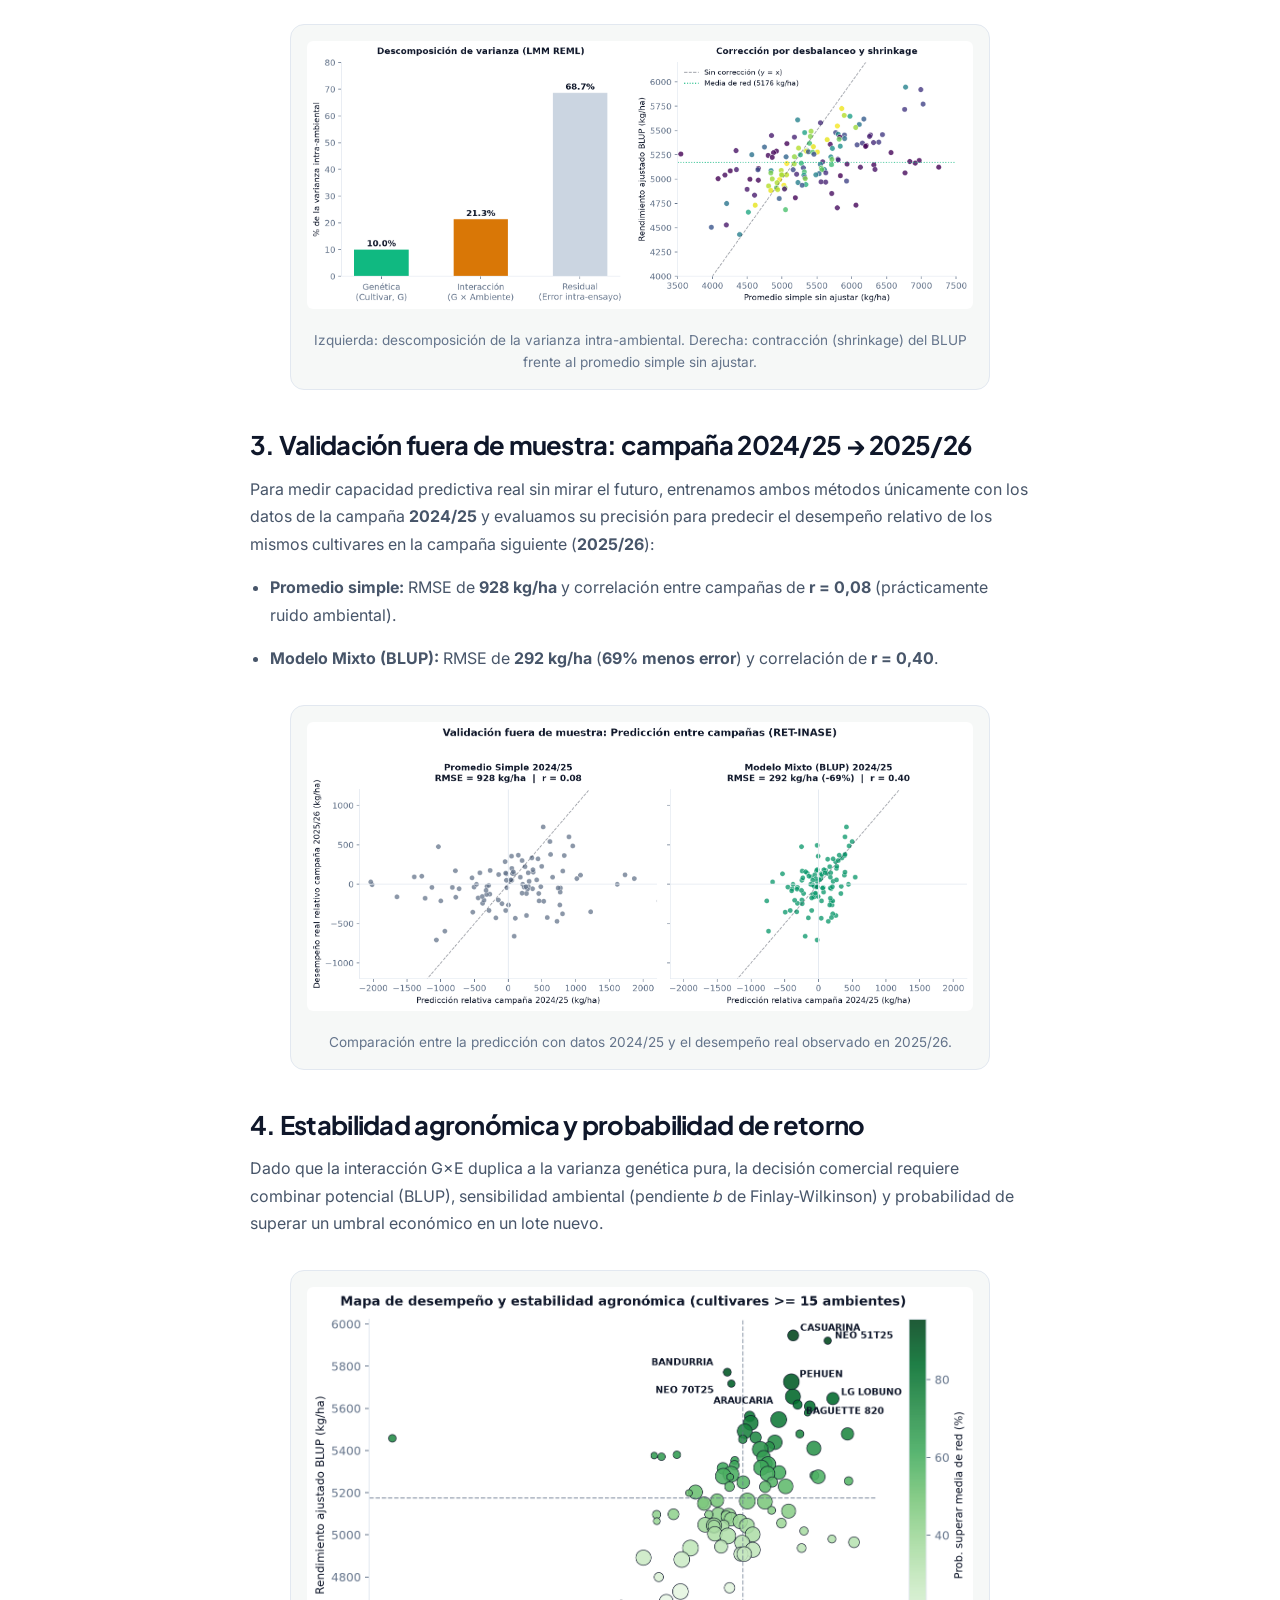
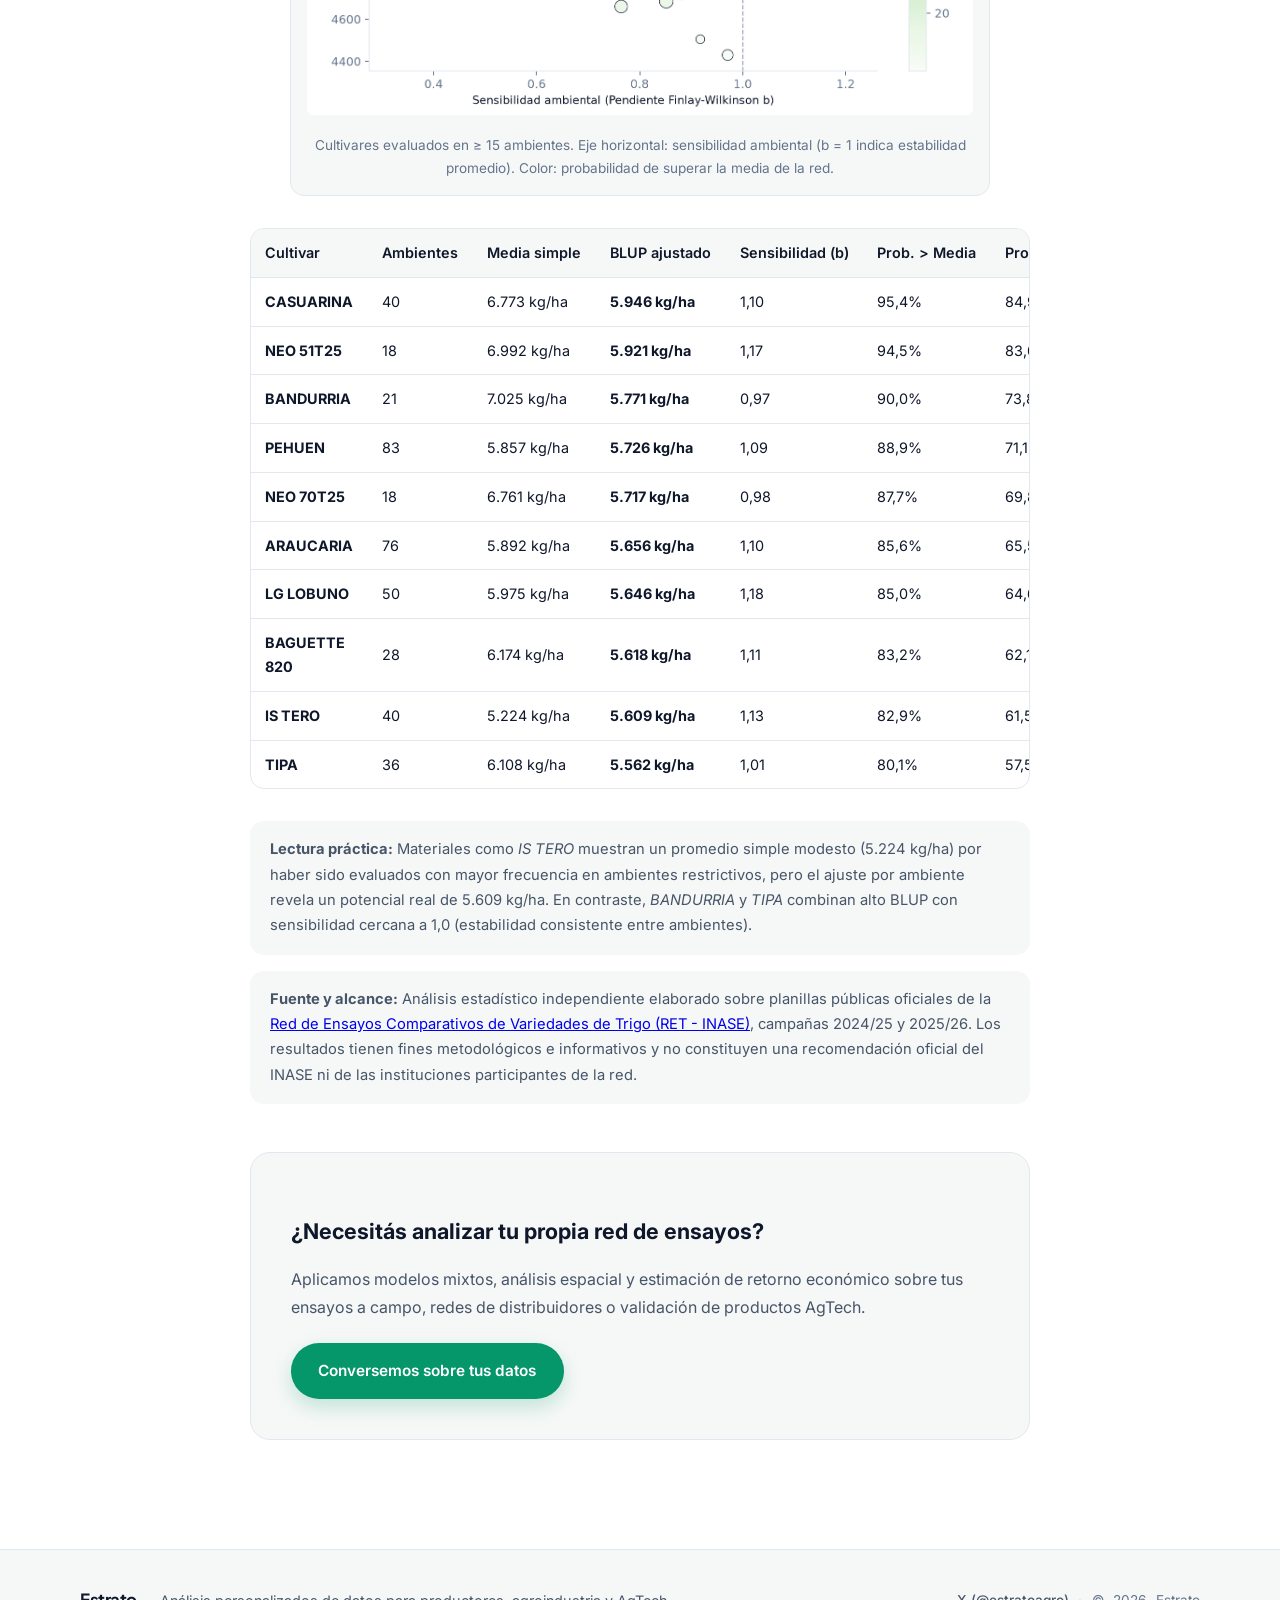
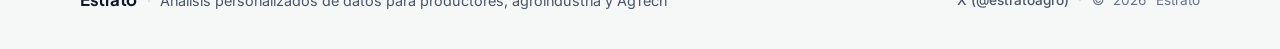
==== commit f1eb175a: "Agregar nota de fuente oficial RET-INASE y alcance independiente en Estudio #1" ====
--- a/estudios/modelos-mixtos-ensayos-multiambiente.html
+++ b/estudios/modelos-mixtos-ensayos-multiambiente.html
@@ -188,6 +188,10 @@
             <strong>Lectura práctica:</strong> Materiales como <em>IS TERO</em> muestran un promedio simple modesto (5.224 kg/ha) por haber sido evaluados con mayor frecuencia en ambientes restrictivos, pero el ajuste por ambiente revela un potencial real de 5.609 kg/ha. En contraste, <em>BANDURRIA</em> y <em>TIPA</em> combinan alto BLUP con sensibilidad cercana a 1,0 (estabilidad consistente entre ambientes).
           </p>
 
+          <p class="study-note">
+            <strong>Fuente y alcance:</strong> Análisis estadístico independiente elaborado sobre planillas públicas oficiales de la <a href="https://www.argentina.gob.ar/inase/red-variedades-de-trigo" target="_blank" rel="noopener noreferrer">Red de Ensayos Comparativos de Variedades de Trigo (RET - INASE)</a>, campañas 2024/25 y 2025/26. Los resultados tienen fines metodológicos e informativos y no constituyen una recomendación oficial del INASE ni de las instituciones participantes de la red.
+          </p>
+
           <div class="study-cta-box">
             <h3>¿Necesitás analizar tu propia red de ensayos?</h3>
             <p>
--- a/styles.css
+++ b/styles.css
@@ -475,6 +475,12 @@
   background: var(--bg-soft);
 }
 
+.sector-img-wrap picture {
+  display: block;
+  width: 100%;
+  height: 100%;
+}
+
 .sector-img-wrap img {
   width: 100%;
   height: 100%;
@@ -754,6 +760,15 @@
   justify-content: center;
   gap: 0.75rem;
   margin-bottom: 1.25rem;
+}
+
+.copy-feedback {
+  display: block;
+  min-height: 1.25em;
+  font-size: 0.85rem;
+  font-weight: 500;
+  color: var(--emerald-dark);
+  margin-bottom: 0.75rem;
 }
 
 .link-reset {
@@ -912,7 +927,7 @@
 
 .study-kpi strong {
   display: block;
-  font-family: var(--font-heading);
+  font-family: var(--font-display);
   font-size: 1.55rem;
   color: var(--emerald-dark);
   margin-bottom: 0.25rem;
